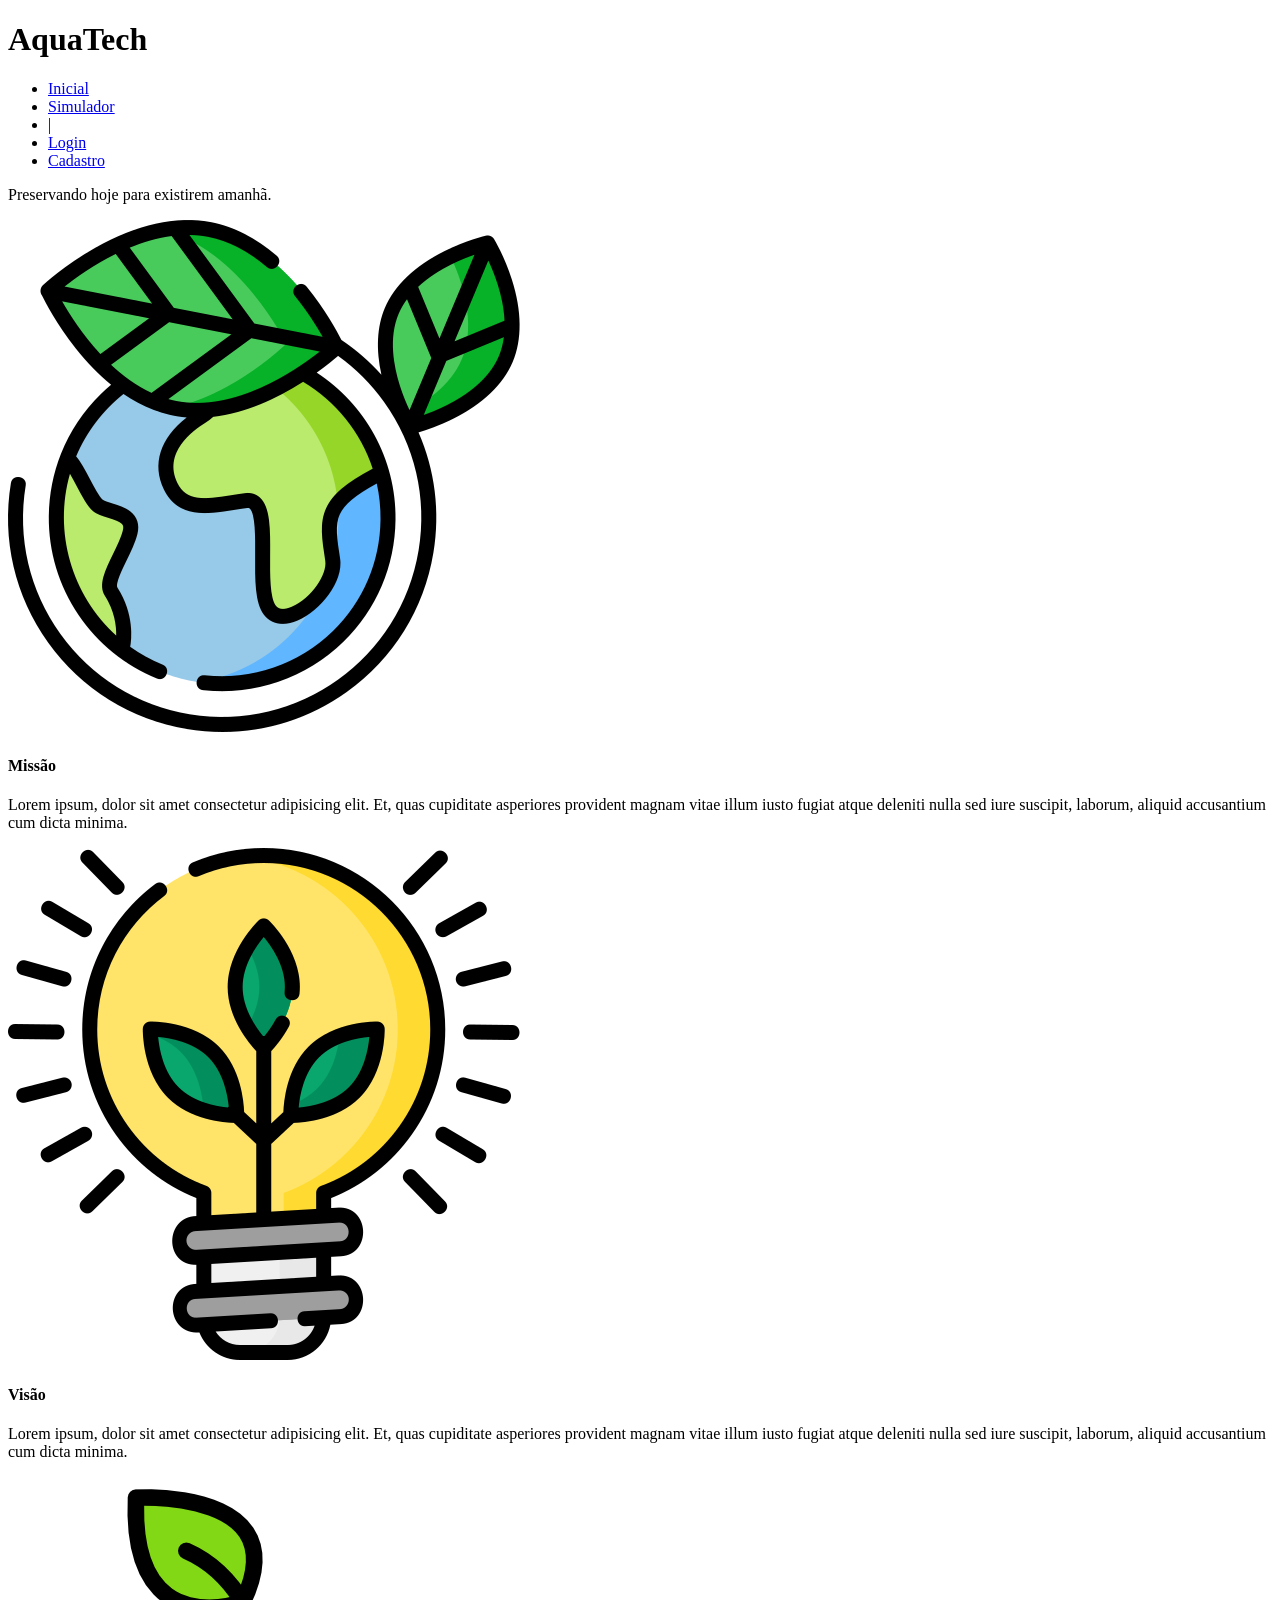
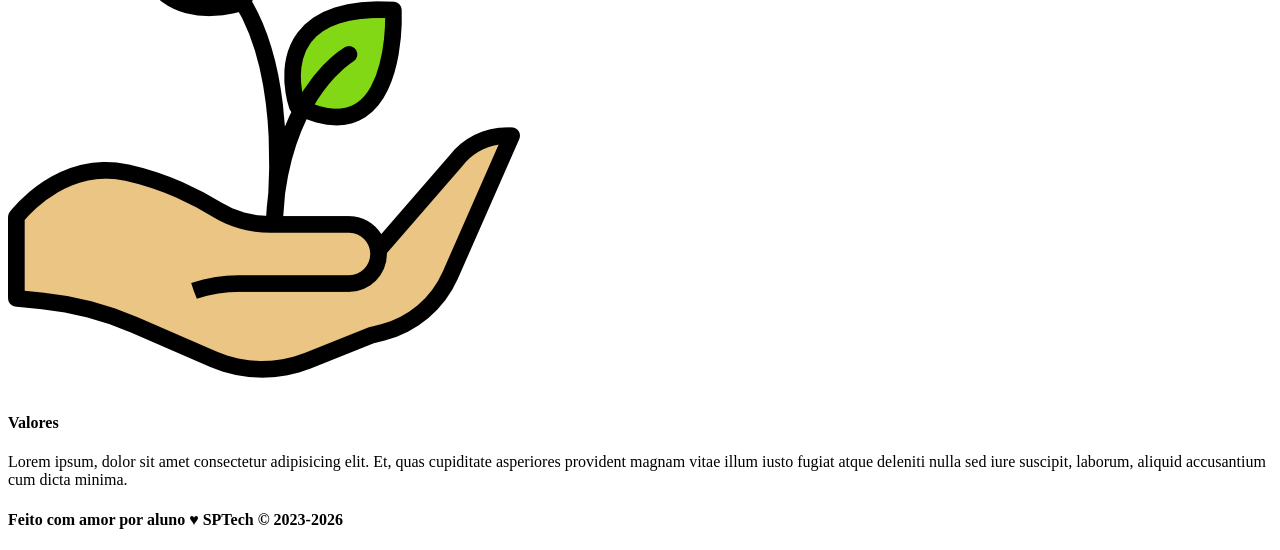
==== public/index.html @ 5fd04a2f "Integração com o web-data-viz" ====
<!DOCTYPE html>
<html lang="en">

<head>
    <meta charset="UTF-8">
    <meta http-equiv="X-UA-Compatible" content="IE=edge">
    <meta name="viewport" content="width=device-width, initial-scale=1.0">

    <title>AquaTech | Página Inicial</title>

    <script src="./js/sessao.js"></script>

    <link rel="stylesheet" href="./css/estilo.css">
    <link rel="icon" href="./assets/icon/favicon2.ico">
    <link rel="preconnect" href="https://fonts.gstatic.com">
</head>

<body>
    <div class="header">
      <div class="container">
        <h1 class="titulo">AquaTech</h1>
        <ul class="navbar">
          <li class="agora">
            <a href="#">Inicial</a>
          </li>
          <li>
            <a href="simulador.html">Simulador</a>
          </li>
          <li>|</li>
          <li>
            <a href="login.html">Login</a>
          </li>
          <li>
            <a href="cadastro.html">Cadastro</a>
          </li>
        </ul>
      </div>
    </div>
  
    <div class="banner">
      <div class="container">
        <p>Preservando <span>hoje</span> para existirem <span>amanhã</span>.</p>
      </div>
    </div>
  
    <div class="social">
      <div class="container">
        <div class="boxes">
          <div class="box">
            <img src="assets/imgs/planet-earth_color.png">
            <h4>Missão</h4>
            <p>Lorem ipsum, dolor sit amet consectetur adipisicing elit. Et, quas cupiditate asperiores provident magnam
              vitae illum iusto fugiat atque deleniti nulla sed iure suscipit, laborum, aliquid accusantium cum dicta
              minima.</p>
          </div>
          <div class="box">
            <img src="assets/imgs/lightbulb_color.png">
            <h4>Visão</h4>
            <p>Lorem ipsum, dolor sit amet consectetur adipisicing elit. Et, quas cupiditate asperiores provident magnam
              vitae illum iusto fugiat atque deleniti nulla sed iure suscipit, laborum, aliquid accusantium cum dicta
              minima.</p>
          </div>
          <div class="box">
            <img src="assets/imgs/growth_color.png">
            <h4>Valores</h4>
            <p>Lorem ipsum, dolor sit amet consectetur adipisicing elit. Et, quas cupiditate asperiores provident magnam
              vitae illum iusto fugiat atque deleniti nulla sed iure suscipit, laborum, aliquid accusantium cum dicta
              minima.</p>
          </div>
        </div>
      </div>
    </div>
  
    <div class="footer">
      <div class="container">
        <h4>Feito com amor por aluno &hearts; SPTech &copy; 2023-2026</h4>
      </div>
    </div>
  </body>

</html>
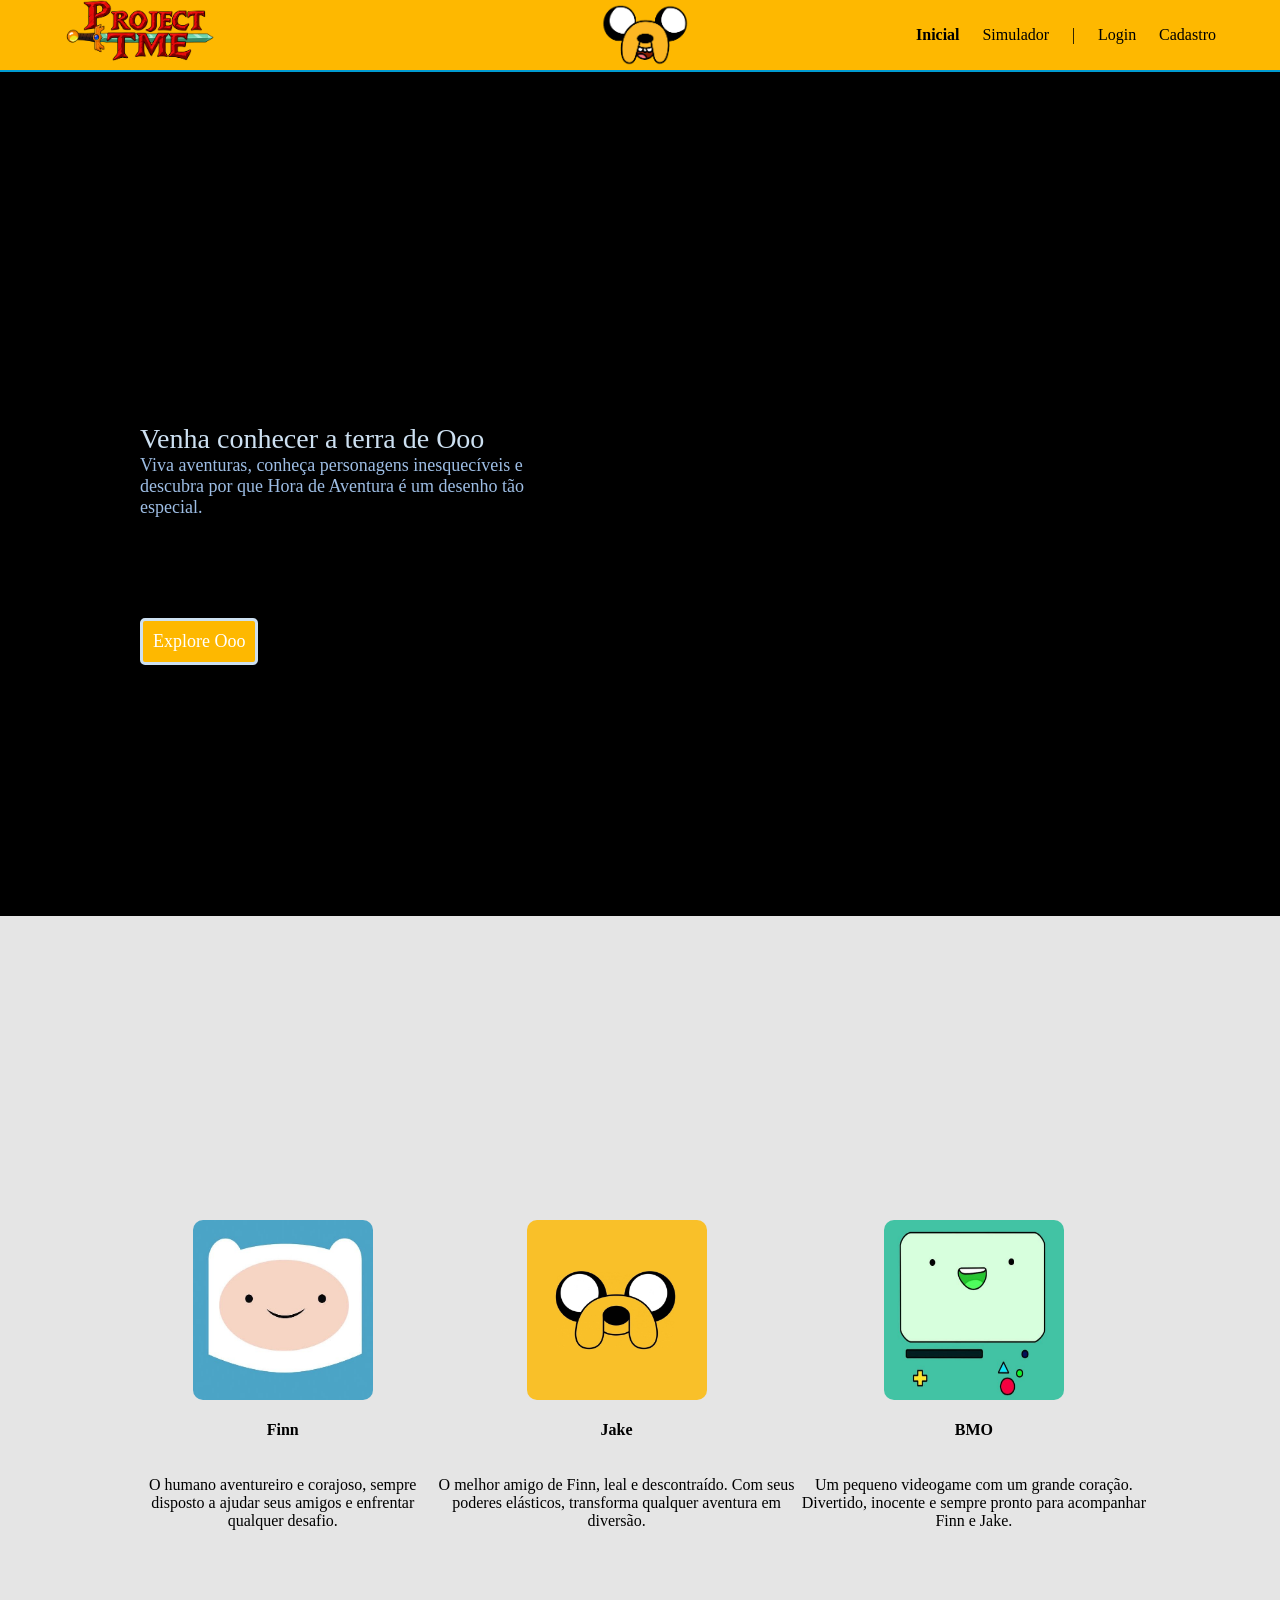
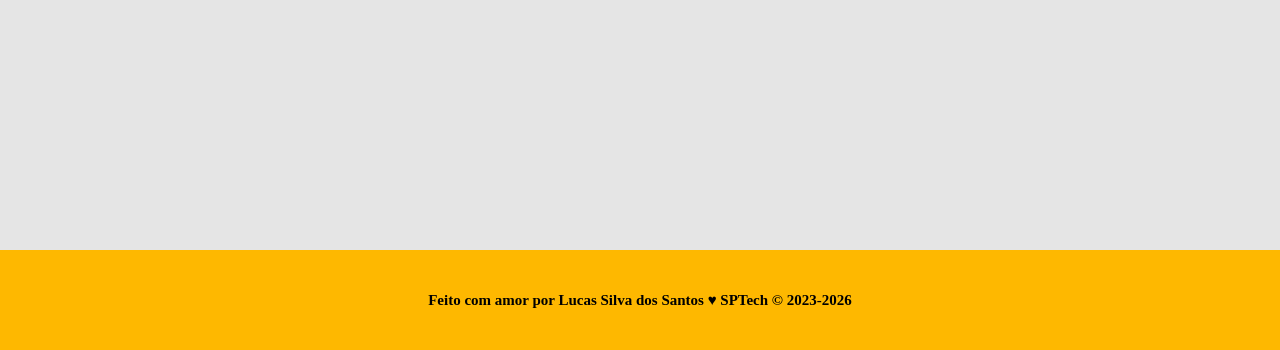
==== commit af738659: "Transferência da página de cadastro e login para o web-data-viz" ====
--- a/public/index.html
+++ b/public/index.html
@@ -18,7 +18,8 @@
 <body>
     <div class="header">
       <div class="container">
-        <h1 class="titulo">AquaTech</h1>
+         <img class="logo" src="assets/imgss/Logo.png" alt="">
+        <img class="jakeHeader" src="assets/imgss/Jake Header.png" alt="">
         <ul class="navbar">
           <li class="agora">
             <a href="#">Inicial</a>
@@ -39,33 +40,34 @@
   
     <div class="banner">
       <div class="container">
-        <p>Preservando <span>hoje</span> para existirem <span>amanhã</span>.</p>
+        <div>
+          <p>Venha conhecer a terra de Ooo</p>
+        </div>
+        <div>
+          <span>Viva aventuras, conheça personagens inesquecíveis e descubra por que Hora de Aventura é um desenho tão especial.</span>
+        </div>
+        <!-- <button class="botaoExplorar">Explore Ooo →</button> -->
+        <a href="#secao" class="botaoExplorar">Explore Ooo</a>
       </div>
     </div>
   
-    <div class="social">
+    <div class="social" id="secao">
       <div class="container">
         <div class="boxes">
           <div class="box">
-            <img src="assets/imgs/planet-earth_color.png">
-            <h4>Missão</h4>
-            <p>Lorem ipsum, dolor sit amet consectetur adipisicing elit. Et, quas cupiditate asperiores provident magnam
-              vitae illum iusto fugiat atque deleniti nulla sed iure suscipit, laborum, aliquid accusantium cum dicta
-              minima.</p>
+            <img src="assets/imgss/Finn.jpg">
+            <h4>Finn</h4>
+            <p>O humano aventureiro e corajoso, sempre disposto a ajudar seus amigos e enfrentar qualquer desafio.</p>
           </div>
           <div class="box">
-            <img src="assets/imgs/lightbulb_color.png">
-            <h4>Visão</h4>
-            <p>Lorem ipsum, dolor sit amet consectetur adipisicing elit. Et, quas cupiditate asperiores provident magnam
-              vitae illum iusto fugiat atque deleniti nulla sed iure suscipit, laborum, aliquid accusantium cum dicta
-              minima.</p>
+            <img src="assets/imgss/Jake.jpg">
+            <h4>Jake</h4>
+            <p>O melhor amigo de Finn, leal e descontraído. Com seus poderes elásticos, transforma qualquer aventura em diversão.</p>
           </div>
           <div class="box">
-            <img src="assets/imgs/growth_color.png">
-            <h4>Valores</h4>
-            <p>Lorem ipsum, dolor sit amet consectetur adipisicing elit. Et, quas cupiditate asperiores provident magnam
-              vitae illum iusto fugiat atque deleniti nulla sed iure suscipit, laborum, aliquid accusantium cum dicta
-              minima.</p>
+            <img src="assets/imgss/BMO.jpg">
+            <h4>BMO</h4>
+            <p>Um pequeno videogame com um grande coração. Divertido, inocente e sempre pronto para acompanhar Finn e Jake.</p>
           </div>
         </div>
       </div>
@@ -73,7 +75,7 @@
   
     <div class="footer">
       <div class="container">
-        <h4>Feito com amor por aluno &hearts; SPTech &copy; 2023-2026</h4>
+        <h4>Feito com amor por Lucas Silva dos Santos &hearts; SPTech &copy; 2023-2026</h4>
       </div>
     </div>
   </body>
--- a/public/css/estilo.css
+++ b/public/css/estilo.css
@@ -0,0 +1,463 @@
+@import url('https://fonts.googleapis.com/css2?family=Barlow:ital,wght@0,100;0,200;0,300;0,400;0,500;0,600;0,700;0,800;0,900;1,100;1,200;1,300;1,400;1,500;1,600;1,700;1,800;1,900&display=swap');
+@import url('https://static.wfonts.com/data/2016/07/02/thunderman/Thunderman.ttf');
+@import url('https://fonts.googleapis.com/css2?family=Pixelify+Sans:wght@400..700&display=swap');
+
+body {
+  margin: 0;
+  padding: 0;
+  /* font-family: 'Barlow', 'Segoe UI', 'Segoe UI', Tahoma, Geneva, Verdana, sans-serif; */ 
+  font-family: 'Thunderman';
+  background-color: black;
+}
+
+:root {
+  --tamanho-header: 70px;
+  --tamanho-banner: calc(109vh - var(--tamanho-header) - var(--tamanho-footer) - 2px);
+  --tamanho-campo: calc(119vh - var(--tamanho-header) - var(--tamanho-footer) - 2px);
+  --tamanho-simulador: calc(100vh - var(--tamanho-header) - var(--tamanho-footer) - 2px);
+  --tamanho-login: calc(109vh - var(--tamanho-header) - var(--tamanho-footer) - 2px);
+  --tamanho-footer: 65px;
+
+  --cor-jake: #FEB800;   
+  --cor-finn: #009BD1;
+  --cor-marceline: #A3BACA;
+}
+
+.container {
+  display: flex;
+  width: 80%;
+  margin: auto;
+}
+
+.header {
+    height: var(--tamanho-header);
+    border-bottom: 2px solid var(--cor-finn);
+    background-color: var(--cor-jake);
+}
+
+.header .container {
+    justify-content: space-between;
+    align-items: center;
+    height: 100%;
+    width: 90%;
+}
+
+.logo {
+  width: 150px;
+}
+
+.jakeHeader {
+  width: 90px;
+  position: relative;
+  left: 100px;
+}
+
+.header a {
+  text-decoration: none;
+  color: black;
+}
+
+.agora {
+  font-weight: 800;
+}
+
+.navbar {
+  width: 300px;
+  display: flex;
+  align-items: center;
+  justify-content: space-between;
+  list-style: none;
+}
+
+.titulo {
+  color: #32b9cd;
+  width: fit-content;
+  font-weight: 500;
+}
+
+.header h1 {
+  margin: 0;
+}
+
+/* BANNER */
+
+.banner {
+  height: var(--tamanho-banner);
+  color: white;
+  background-image: url('../assets/imgss/banner\ Home.jpg');
+  background-size: cover;
+}
+
+.banner .container {
+    justify-content: center;
+    align-items: flex-start;
+    height: 100%;
+    display: flex;
+    flex-direction: column;
+    width: 1000px;
+}
+
+.banner .container p {
+  width: 100%;
+  margin: 0;
+  padding: 0;
+  font-size: 28px;
+  color: #CDE0F1;
+}
+
+.banner .container span {
+  display: flex;
+  width: 400px;
+  font-size: 18px;
+  color: #9DBDE4;
+}
+
+
+
+.botaoExplorar {
+    padding: 10px 10px 10px 10px;
+    border: solid #CDE0F1 3px;
+    background-color: var(--cor-jake);
+    border-radius: 5px;
+    color: white;
+    font-size: 18px;
+    transition: transform 0.3s ease;
+    font-family: 'Thunderman';
+    position: relative;
+    top: 100px;
+    text-decoration: none;
+}
+
+html {
+  scroll-behavior: smooth;
+}
+
+.botaoExplorar:hover {
+    transform: scale(1.05);
+}
+
+/* MISSÃO VISÃO VALORES */
+
+.social {
+  background-color: #e5e5e5;
+  display: flex;
+  height: var(--tamanho-campo);
+}
+
+.social .container {
+  justify-content: center;
+}
+
+.box img {
+  width: 180px;
+  height: 180px;
+  border-radius: 10px;
+}
+
+.social .container .boxes {
+  display: flex;
+  justify-content: space-between;
+  width: 100%;
+  padding: 30px 0;
+}
+
+.social p {
+  text-align: center;
+}
+
+.box {
+  display: flex;
+  flex-direction: column;
+  align-items: center;
+}
+
+/* FOOTER */
+
+.footer {
+  background-color: var(--cor-jake);
+  height: 100px;
+  color: black;
+  display: flex;
+  flex-direction: column;
+  font-size: 15px;
+}
+
+.footer .container {
+  justify-content: center;
+  text-align: center;
+}
+
+.footer .container .version {
+  font-size: 12px;
+}
+
+/* LOGIN */
+
+.login {
+  height: var(--tamanho-login);
+  background-image: url('../assets/imgss/Banner\ Cadastro.png');
+  background-size: cover;
+  background-position: center 65%;
+}
+
+.login .container {
+  justify-content: center;
+  align-items: center;
+  height: 100%;
+}
+
+.card {
+  width: 50%;
+  border-radius: 10px;
+  display: flex;
+  align-items: center;
+  justify-content: space-evenly;
+  color: palevioletred;
+  flex-direction: column;
+  height: fit-content;
+  padding: 20px 0;
+  color: #71B889;
+  font-family: 'Pixelify Sans', sans-serif;
+  position: relative;
+  top: -50px;
+  left: -230px;
+  transform: rotate(356deg);
+}
+
+.card h2 {
+  margin: 0;
+  font-size: 30px;
+}
+
+.formulario {
+  display: flex;
+  height: 90%;
+  width: 80%;
+  justify-content: space-around;
+  flex-direction: column;
+}
+
+.formulario span {
+  font-size: 15px;
+  font-weight: 800;
+}
+
+.formulario input {
+  border: 2px solid #9CDBB1;
+  text-align: center;
+  border-radius: 10px;
+  margin: 0;
+  font-family: 'Pixelify Sans', sans-serif;
+  background-color: #9CDBB1;
+  padding: 8px 45px 8px 45px;
+  font-size: 15px;
+}
+
+.formulario select {
+  border: 2px solid #32b9cd;
+  background-color: white;
+  color: gray;
+  height: 36px;
+  text-align: center;
+  border-radius: 10px;
+  margin: 0;
+}
+
+.campo {
+    display: flex;
+    flex-direction: column;
+    padding: 5px 0;
+    align-items: center;
+}
+
+.botao-cadastro {
+    padding: 35px 0px 35px 0px;
+    cursor: pointer;
+    font-family: 'Pixelify Sans', sans-serif;
+    border: 2px solid #120204;
+    border-radius: 200px;
+    font-weight: 600;
+    font-size: 15px;
+    color: #fff;
+    background-color: #F22226;
+    width: 90px;
+    align-self: center;
+    position: relative;
+    top: 125px;
+    left: 90px;
+    box-shadow: -4px 2px 0px #BC191C, 
+    -6px 2px 0px 0px #000000;
+    transition: all 0.1s ease;
+}
+
+.botao-cadastro:active {
+  transform: translate(-4px);
+  box-shadow: 0px 0px 0px #BC191C, 
+  0px 0px 0px 0px #000000;
+}
+
+.botao-login {
+    padding: 35px 0px 35px 0px;
+    cursor: pointer;
+    font-family: 'Pixelify Sans', sans-serif;
+    border: 2px solid #120204;
+    border-radius: 200px;
+    font-weight: 600;
+    font-size: 15px;
+    color: #fff;
+    background-color: #F22226;
+    width: 90px;
+    align-self: center;
+    position: relative;
+    top: 190px;
+    left: 90px;
+    box-shadow: -4px 2px 0px #BC191C, 
+    -6px 2px 0px 0px #000000;
+    transition: all 0.1s ease;
+}
+
+.botao-login:active {
+  transform: translate(-4px);
+  box-shadow: 0px 0px 0px #BC191C, 
+  0px 0px 0px 0px #000000;
+}
+
+.loading-div {
+  width: 50px;
+  display: none;
+}
+
+.loading-div img {
+  height: 50px;
+  width: 50px;
+}
+
+#div_erros_login {
+  display: none
+}
+
+/* FORMULARIO */
+
+.alerta_erro{
+  display: flex;
+  justify-content: flex-end;
+}
+
+.card_erro {
+  display: none;
+  background-color: #fff;
+  color: black;
+  width: 230px;
+  position: fixed;
+  border-radius: 4px;
+  border: #ED145B 3px solid;
+  padding: 10px;
+  margin-right: 10%;
+}
+
+.card_erro #mensagem_erro{
+  font-weight: 500;
+  font-size: 20px;
+}
+
+.formulario .tipo_campo {
+  font-size: 20px;
+  font-weight: 600 !important;
+}
+
+.formulario {
+  display: flex;
+  flex-direction: column;
+}
+
+input {
+  margin-bottom: 10px;
+  border: 2px solid #32b9cd;
+  padding: 10px;
+  text-align: center;
+  border-radius: 10px;
+}
+
+.btn {
+  font-family: "Barlow", sans-serif;
+  border: 0;
+  border-radius: 5px;
+  font-weight: 600;
+  font-size: 18px;
+  padding: 10px 15px;
+  color: white;
+  background-color: #ED145B;
+  width: 120px;
+  align-self: center;
+  margin-top: 5px;
+}
+
+.loading-div {
+  width: 50px;
+  margin: auto;
+  display: none;
+}
+
+.loading-div img {
+  height: 50px;
+  width: 50px;
+}
+
+/* SIMULADOR */
+
+.simulador {
+  color: white;
+}
+
+.simulador .container {
+  flex-direction: column;
+  overflow: scroll; 
+  height: var(--tamanho-simulador);
+}
+
+/* ALERTA */
+
+#alerta {
+  position: absolute;
+  right: 0;
+  bottom: 0;
+}
+
+.mensagem-alarme {
+  background-color: white;
+  border-radius: 5px;
+  width: 300px;
+  height: 80px;
+  margin: 10px;
+  padding: 10px 0;
+  display: flex;
+  justify-content: space-evenly;
+  align-items: center;
+}
+
+.mensagem-alarme h3 {
+  font-size: 14px;
+  margin: 0;
+}
+
+.mensagem-alarme .informacao {
+  width: 66%;
+}
+
+.alarme-sino {
+  width: 48px;
+  height: 48px;
+  animation-name: bell;
+  animation-duration: 4s;
+  background-image: url('https://cdn-icons-png.flaticon.com/512/1157/1157000.png');
+  background-size: cover;
+  animation-iteration-count: infinite;
+}
+
+@keyframes bell {
+  0%   {transform: rotate(25deg)}
+  25%  {transform: rotate(-25deg)}
+  50%  {transform: rotate(25deg)}
+  75%  {transform: rotate(-25deg)}
+  100% {transform: rotate(25deg)}
+}
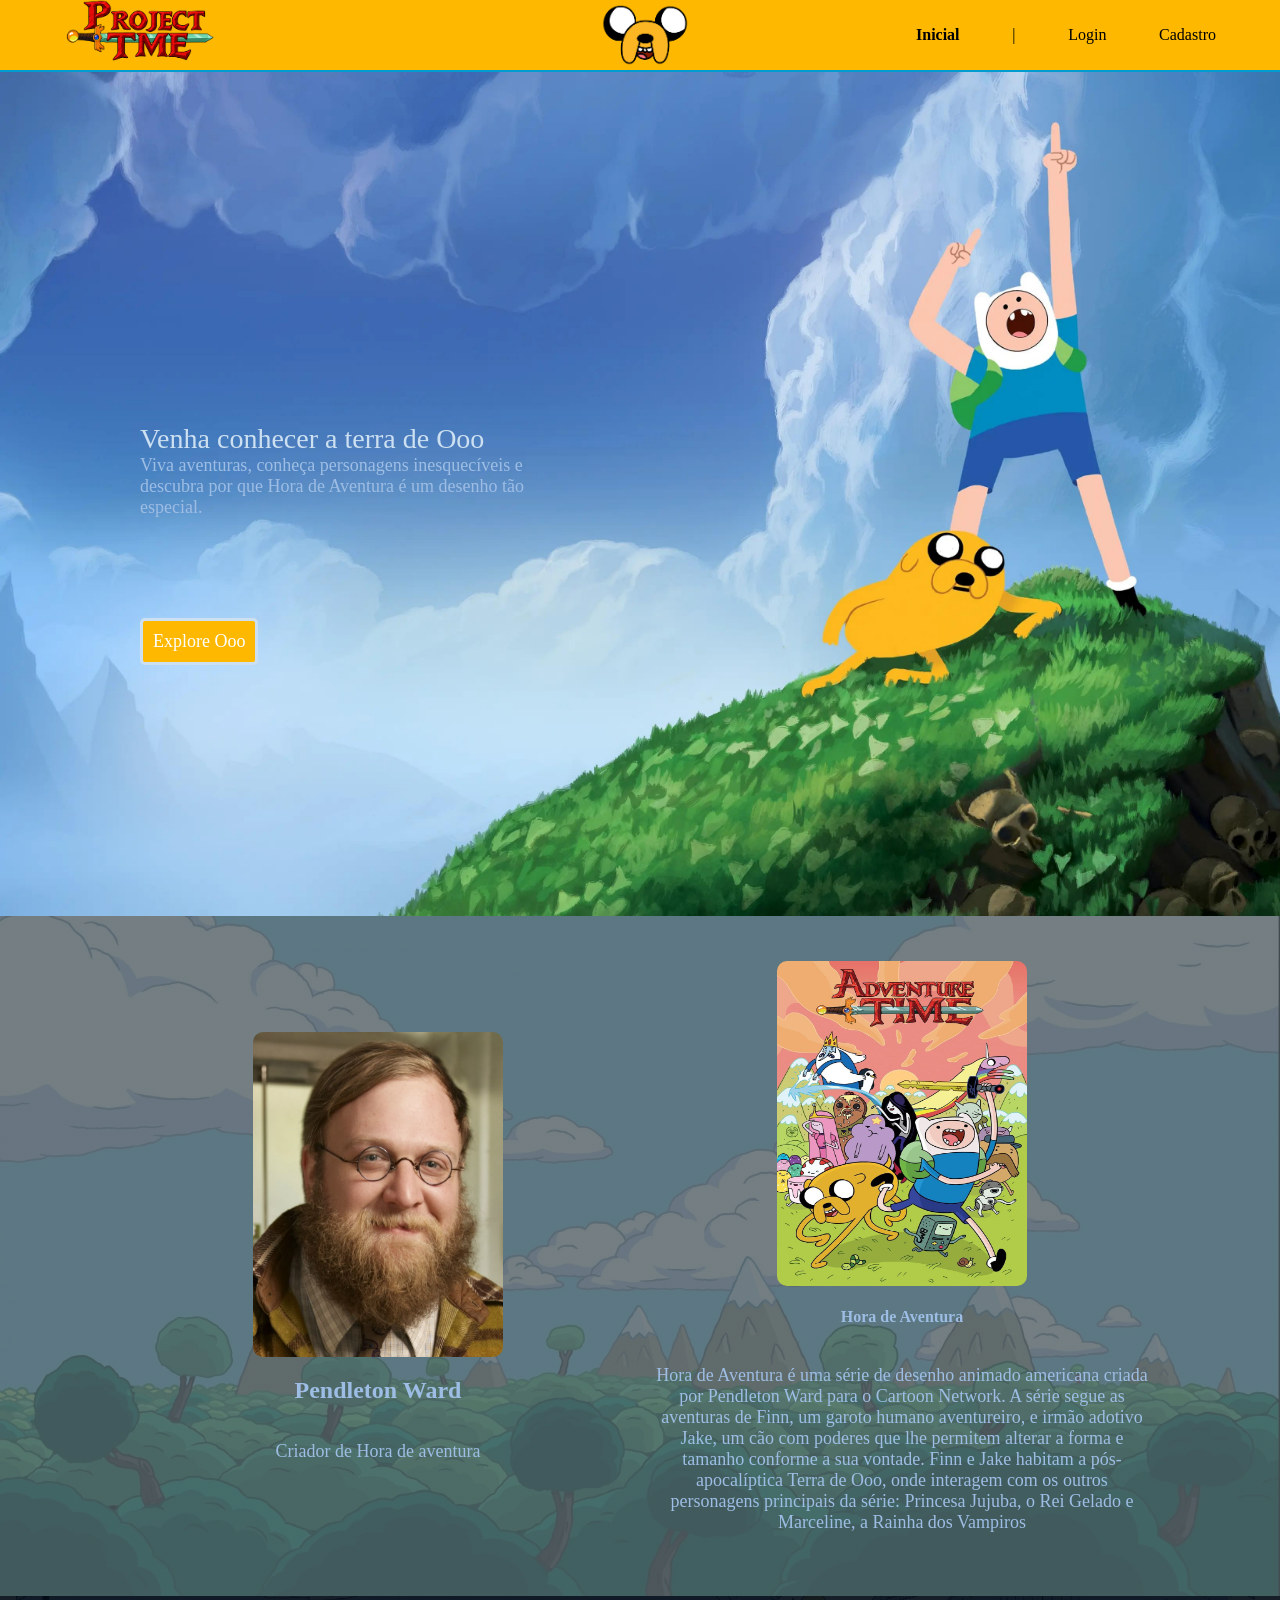
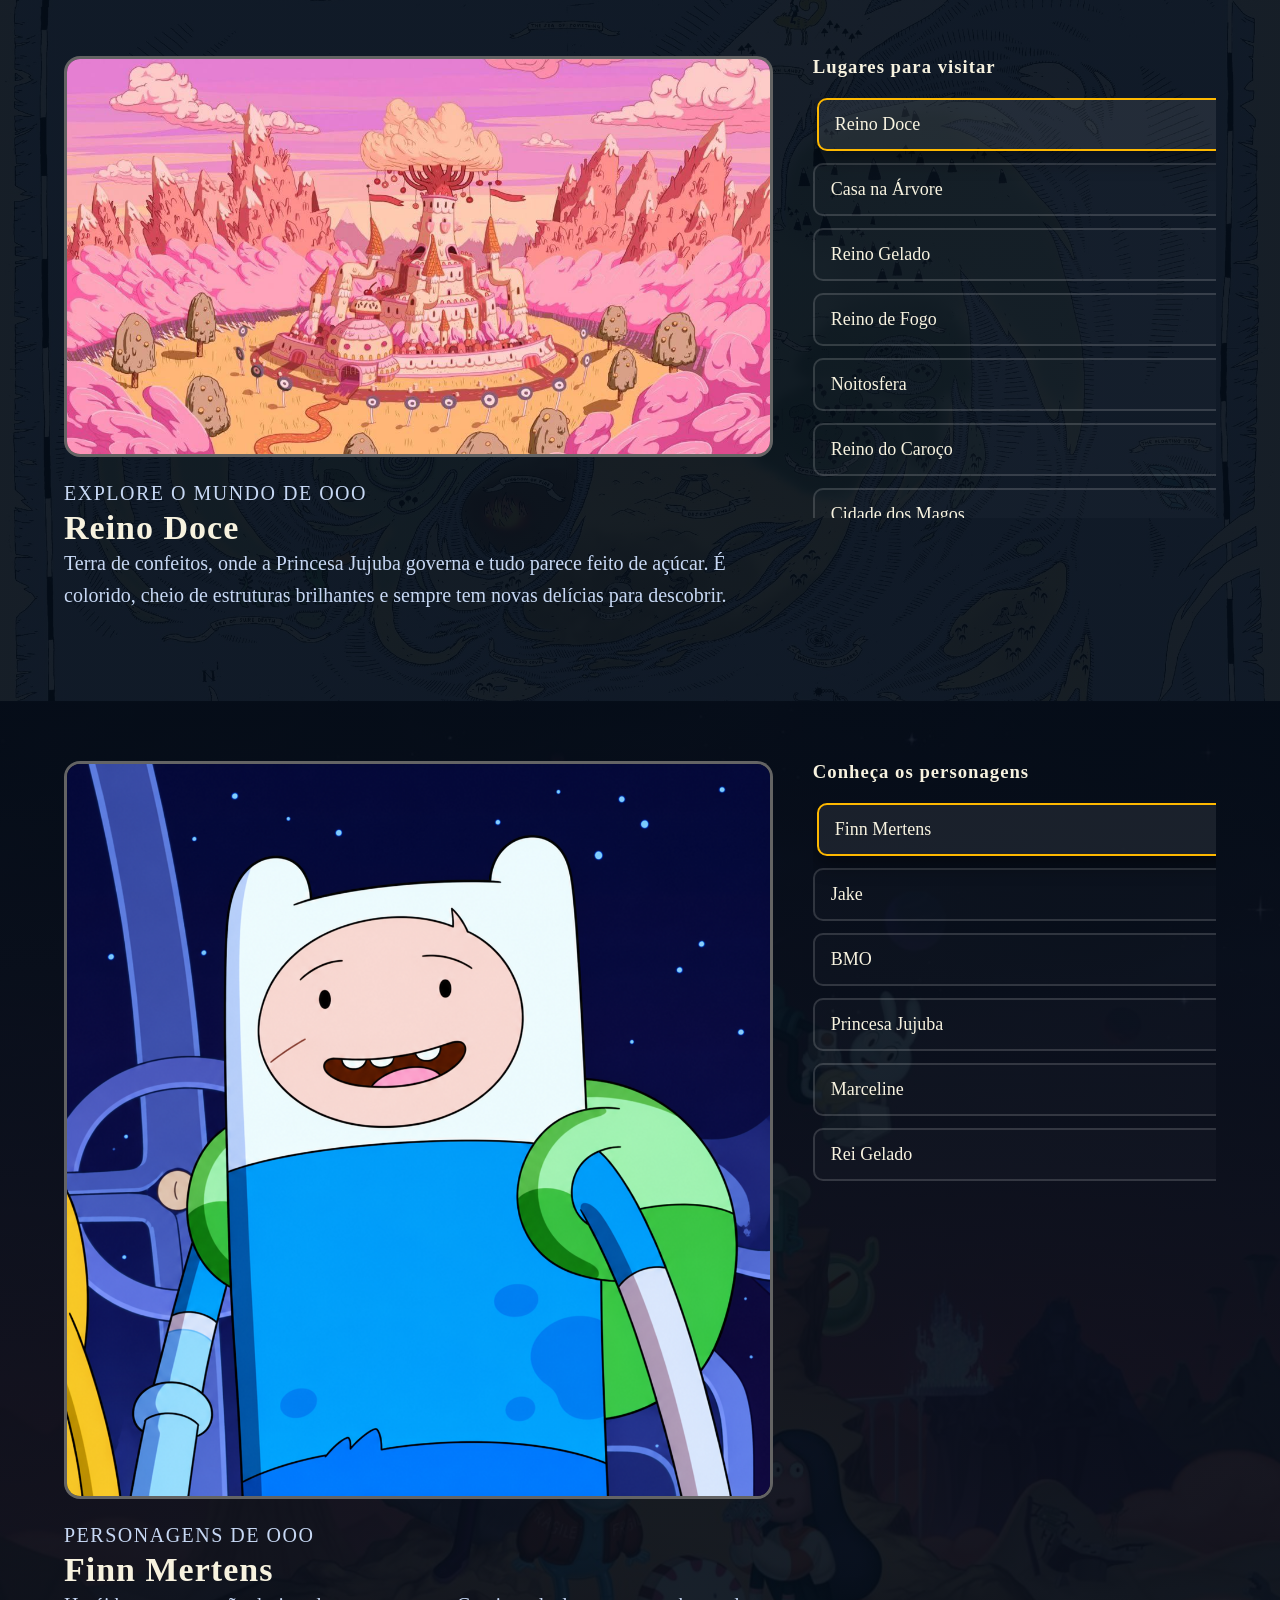
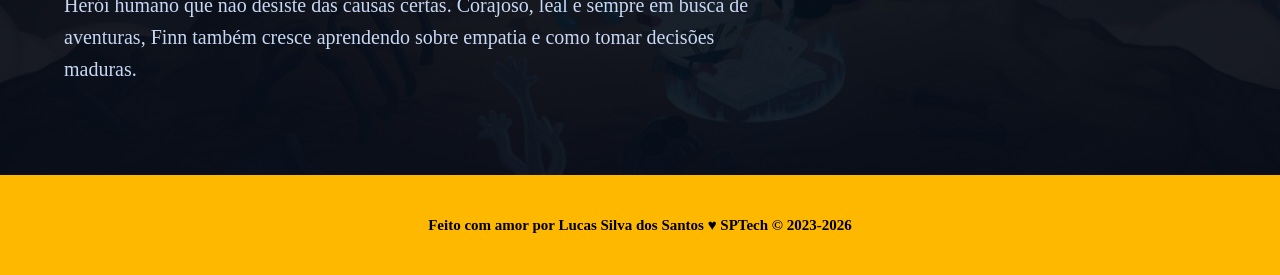
==== commit 4858e56c: "Algumas alterações na estilização do site" ====
--- a/public/index.html
+++ b/public/index.html
@@ -24,9 +24,9 @@
           <li class="agora">
             <a href="#">Inicial</a>
           </li>
-          <li>
+          <!-- <li>
             <a href="simulador.html">Simulador</a>
-          </li>
+          </li> -->
           <li>|</li>
           <li>
             <a href="login.html">Login</a>
@@ -55,29 +55,123 @@
       <div class="container">
         <div class="boxes">
           <div class="box">
-            <img src="assets/imgss/Finn.jpg">
-            <h4>Finn</h4>
-            <p>O humano aventureiro e corajoso, sempre disposto a ajudar seus amigos e enfrentar qualquer desafio.</p>
+            <img src="assets/imgss/pendlenton.jpg">
+            <h2>Pendleton Ward</h2>
+            <p>Criador de Hora de aventura</p>
           </div>
           <div class="box">
-            <img src="assets/imgss/Jake.jpg">
-            <h4>Jake</h4>
-            <p>O melhor amigo de Finn, leal e descontraído. Com seus poderes elásticos, transforma qualquer aventura em diversão.</p>
+            <img src="assets/imgss/horadeaventura.jpg">
+            <h4>Hora de Aventura</h4>
+            <p>Hora de Aventura é uma série de desenho animado americana criada por Pendleton Ward para o Cartoon Network. A série segue as aventuras de Finn, um garoto humano aventureiro, e irmão adotivo Jake, um cão com poderes que lhe permitem alterar a forma e tamanho conforme a sua vontade. Finn e Jake habitam a pós-apocalíptica Terra de Ooo, onde interagem com os outros personagens principais da série: Princesa Jujuba, o Rei Gelado e Marceline, a Rainha dos Vampiros</p>
           </div>
-          <div class="box">
+          <!-- <div class="box">
             <img src="assets/imgss/BMO.jpg">
             <h4>BMO</h4>
             <p>Um pequeno videogame com um grande coração. Divertido, inocente e sempre pronto para acompanhar Finn e Jake.</p>
-          </div>
+          </div> -->
         </div>
       </div>
     </div>
-  
+
+    <section class="explore-ooo" aria-labelledby="explore-titulo">
+      <div class="container explore-conteudo">
+        <div class="lado-esquerdo">
+          <div class="imagem-wrapper">
+            <img id="lugar-imagem" src="" alt="Imagem do lugar selecionado" loading="lazy">
+          </div>
+          <div class="info-lugar">
+            <p class="ingrediente">Explore o mundo de Ooo</p>
+            <h3 id="lugar-nome"></h3>
+            <p id="lugar-descricao"></p>
+          </div>
+        </div>
+        <div class="lado-direito">
+          <h3 id="explore-titulo">Lugares para visitar</h3>
+          <ul id="lista-lugares" class="lista-lugares"></ul>
+        </div>
+      </div>
+    </section>
+
+    <section class="explore-personagens" aria-labelledby="personagens-titulo">
+      <div class="container explore-conteudo">
+        <div class="lado-esquerdo">
+          <div class="imagem-wrapper">
+            <img id="personagem-imagem" src="" alt="Foto do personagem" loading="lazy">
+          </div>
+          <div class="info-lugar">
+            <p class="ingrediente">Personagens de Ooo</p>
+            <h3 id="personagem-nome"></h3>
+            <p id="personagem-descricao"></p>
+          </div>
+        </div>
+        <div class="lado-direito">
+          <h3 id="personagens-titulo">Conheça os personagens</h3>
+          <ul id="lista-personagens" class="lista-personagens"></ul>
+        </div>
+      </div>
+    </section>
+
     <div class="footer">
       <div class="container">
         <h4>Feito com amor por Lucas Silva dos Santos &hearts; SPTech &copy; 2023-2026</h4>
       </div>
     </div>
+    <script>
+      function carregarSecaoInterativa(caminhoJson, ids) {
+        const lista = document.getElementById(ids.lista);
+        const nome = document.getElementById(ids.nome);
+        const descricao = document.getElementById(ids.descricao);
+        const imagem = document.getElementById(ids.imagem);
+        let itensData = [];
+
+        function mostrar(index) {
+          const item = itensData[index];
+          if (!item) return;
+          imagem.src = item.imagem;
+          imagem.alt = `Foto de ${item.nome}`;
+          nome.textContent = item.nome;
+          descricao.textContent = item.descricao;
+          const elementos = lista.querySelectorAll('li');
+          elementos.forEach((elemento, idx) => {
+            elemento.classList.toggle('ativo', idx === index);
+          });
+        }
+
+        fetch(caminhoJson)
+          .then(response => response.json())
+          .then(data => {
+            itensData = data;
+            data.forEach((elemento, index) => {
+              const item = document.createElement('li');
+              item.textContent = elemento.nome;
+              item.addEventListener('click', () => mostrar(index));
+              lista.appendChild(item);
+            });
+            if (data.length) {
+              mostrar(0);
+            }
+          })
+          .catch(() => {
+            const erro = document.createElement('li');
+            erro.textContent = 'Não foi possível carregar os dados.';
+            lista.appendChild(erro);
+          });
+      }
+
+      carregarSecaoInterativa('./data/lugares-ooo.json', {
+        lista: 'lista-lugares',
+        nome: 'lugar-nome',
+        descricao: 'lugar-descricao',
+        imagem: 'lugar-imagem',
+      });
+
+      carregarSecaoInterativa('./data/personagens-ooo.json', {
+        lista: 'lista-personagens',
+        nome: 'personagem-nome',
+        descricao: 'personagem-descricao',
+        imagem: 'personagem-imagem',
+      });
+    </script>
   </body>
 
-</html>+</html>
--- a/public/css/estilo.css
+++ b/public/css/estilo.css
@@ -84,7 +84,7 @@
 .banner {
   height: var(--tamanho-banner);
   color: white;
-  background-image: url('../assets/imgss/banner\ Home.jpg');
+  background-image: url('../assets/imgss/Banner\ Home.jpg');
   background-size: cover;
 }
 
@@ -141,7 +141,15 @@
 .social {
   background-color: #e5e5e5;
   display: flex;
-  height: var(--tamanho-campo);
+  height: 680px;
+  background-image: 
+          linear-gradient(rgba(81, 94, 100, 0.8), rgba(81, 94, 100, 0.8)),
+  url(../assets/imgss/fundoOoo;.jpg);
+      background-size: cover;
+    background-position: center;
+    background-repeat: no-repeat;
+    position: relative;
+  color: #9DBDE4;
 }
 
 .social .container {
@@ -149,8 +157,8 @@
 }
 
 .box img {
-  width: 180px;
-  height: 180px;
+  width: 250px;
+  height: 325px;
   border-radius: 10px;
 }
 
@@ -159,16 +167,19 @@
   justify-content: space-between;
   width: 100%;
   padding: 30px 0;
+  align-items: center;
 }
 
 .social p {
   text-align: center;
+  font-size: 18px;
 }
 
 .box {
   display: flex;
   flex-direction: column;
   align-items: center;
+  width: 500px;
 }
 
 /* FOOTER */
@@ -189,6 +200,153 @@
 
 .footer .container .version {
   font-size: 12px;
+}
+
+.explore-ooo {
+  padding: 60px 0 90px;
+  /* background: radial-gradient(circle at top left, rgba(255, 219, 93, 0.25), transparent 45%),
+    radial-gradient(circle at bottom right, rgba(0, 155, 209, 0.25), transparent 50%),
+    #07070d; */
+  color: #f7f2df;
+        background-image:
+        linear-gradient(rgba(4, 13, 24, 0.92), rgba(4, 13, 24, 0.92)),
+        url('../assets/imgss/Lugares/mapadeooo.jpg');
+
+    background-size: cover;
+    background-position: center;
+    background-repeat: no-repeat;
+}
+
+.explore-personagens {
+  padding: 60px 0 90px;
+  /* background: radial-gradient(circle at top right, rgba(255, 130, 84, 0.2), transparent 40%),
+    radial-gradient(circle at bottom left, rgba(58, 255, 173, 0.15), transparent 50%),
+    #05050c; */
+  color: #f7f2df;
+      background-image:
+        linear-gradient(rgba(4, 13, 24, 0.92), rgba(4, 13, 24, 0.92)),
+        url('../assets/imgss/Lugares/personagens1.jpg');
+
+    background-size: cover;
+    background-position: center;
+    background-repeat: no-repeat;
+}
+
+.explore-conteudo {
+  width: 90%;
+  gap: 40px;
+  align-items: stretch;
+  justify-content: space-between;
+}
+
+.lado-esquerdo,
+.lado-direito {
+  flex: 1;
+  display: flex;
+  flex-direction: column;
+  gap: 20px;
+}
+
+.lado-esquerdo {
+  max-width: 65%;
+}
+
+.imagem-wrapper {
+  border: 3px solid rgba(255, 255, 255, 0.35);
+  border-radius: 16px;
+  overflow: hidden;
+  background: #111;
+}
+
+.imagem-wrapper img {
+  width: 100%;
+  height: 100%;
+  object-fit: cover;
+  display: block;
+  /* max-height: 380px; */
+}
+
+.info-lugar h3 {
+  margin: 0;
+  font-size: 34px;
+  letter-spacing: 1px;
+}
+
+.info-lugar p {
+  margin: 0;
+  line-height: 1.6;
+  color: #c7d8f4;
+  font-size: 20px;
+}
+
+.ingrediente {
+  margin-bottom: 6px;
+  font-size: 12px;
+  text-transform: uppercase;
+  letter-spacing: 1.5px;
+  color: var(--cor-jake);
+}
+
+.lado-direito {
+  max-width: 35%;
+}
+
+.lado-direito h3 {
+  margin: 0;
+  letter-spacing: 1px;
+}
+
+.lista-lugares,
+.lista-personagens {
+  list-style: none;
+  margin: 0;
+  padding: 0;
+  display: flex;
+  flex-direction: column;
+  gap: 12px;
+  max-height: 420px;
+  overflow-y: auto;
+}
+
+.lista-lugares li,
+.lista-personagens li {
+  padding: 14px 16px;
+  border-radius: 10px;
+  border: 2px solid rgba(255, 255, 255, 0.15);
+  cursor: pointer;
+  transition: border 0.3s ease, transform 0.2s ease;
+  background: rgba(255, 255, 255, 0.02);
+  color: #f7f2df;
+  width: 420px;
+  font-size: 18px;
+}
+
+.lista-lugares li:hover,
+.lista-personagens li:hover {
+  border-color: rgba(255, 255, 255, 0.4);
+}
+
+.lista-lugares li.ativo,
+.lista-personagens li.ativo {
+  border-color: var(--cor-jake);
+  box-shadow: 0 8px 20px rgba(0, 0, 0, 0.4);
+  background: rgba(255, 255, 255, 0.08);
+  transform: translateX(4px);
+}
+
+@media (max-width: 900px) {
+  .explore-conteudo {
+    flex-direction: column;
+  }
+
+  .lado-esquerdo,
+  .lado-direito {
+    max-width: 100%;
+  }
+
+  .imagem-wrapper img {
+    max-height: 260px;
+  }
 }
 
 /* LOGIN */
@@ -460,4 +618,4 @@
   50%  {transform: rotate(25deg)}
   75%  {transform: rotate(-25deg)}
   100% {transform: rotate(25deg)}
-}+}
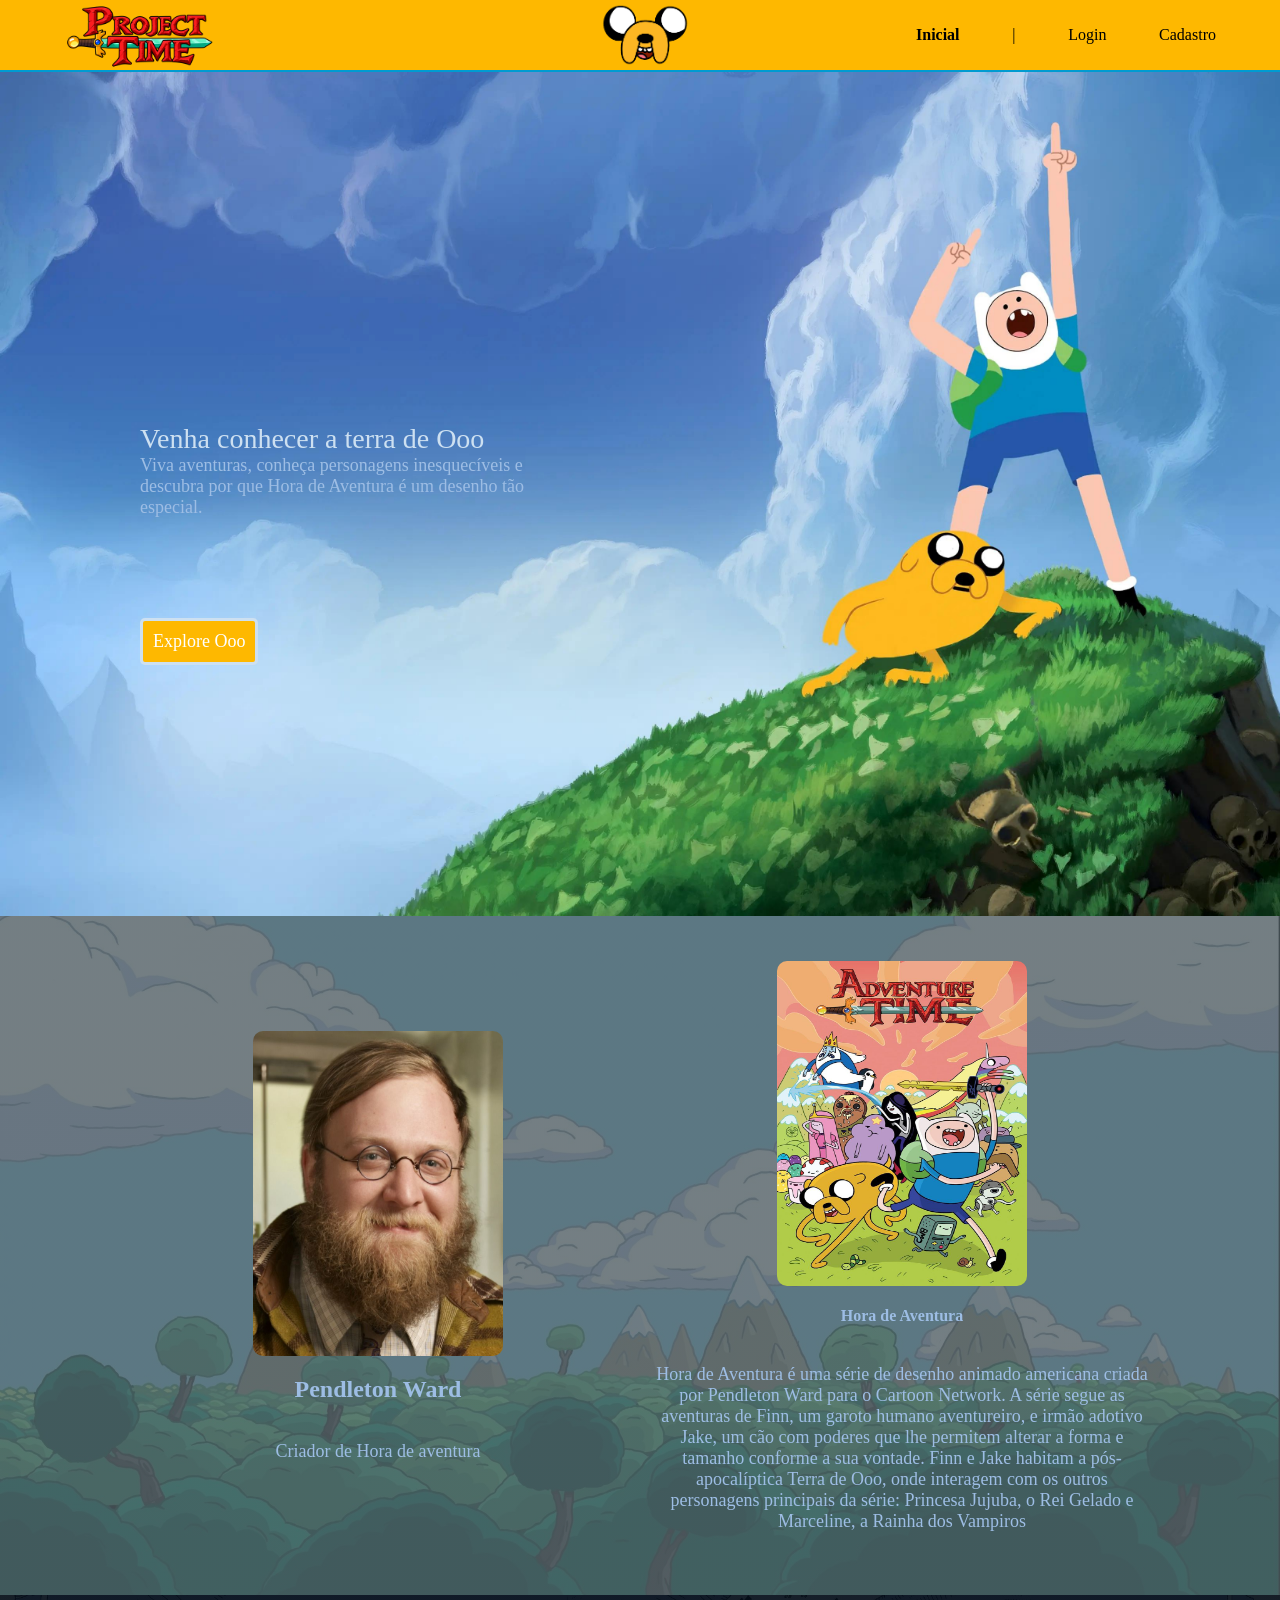
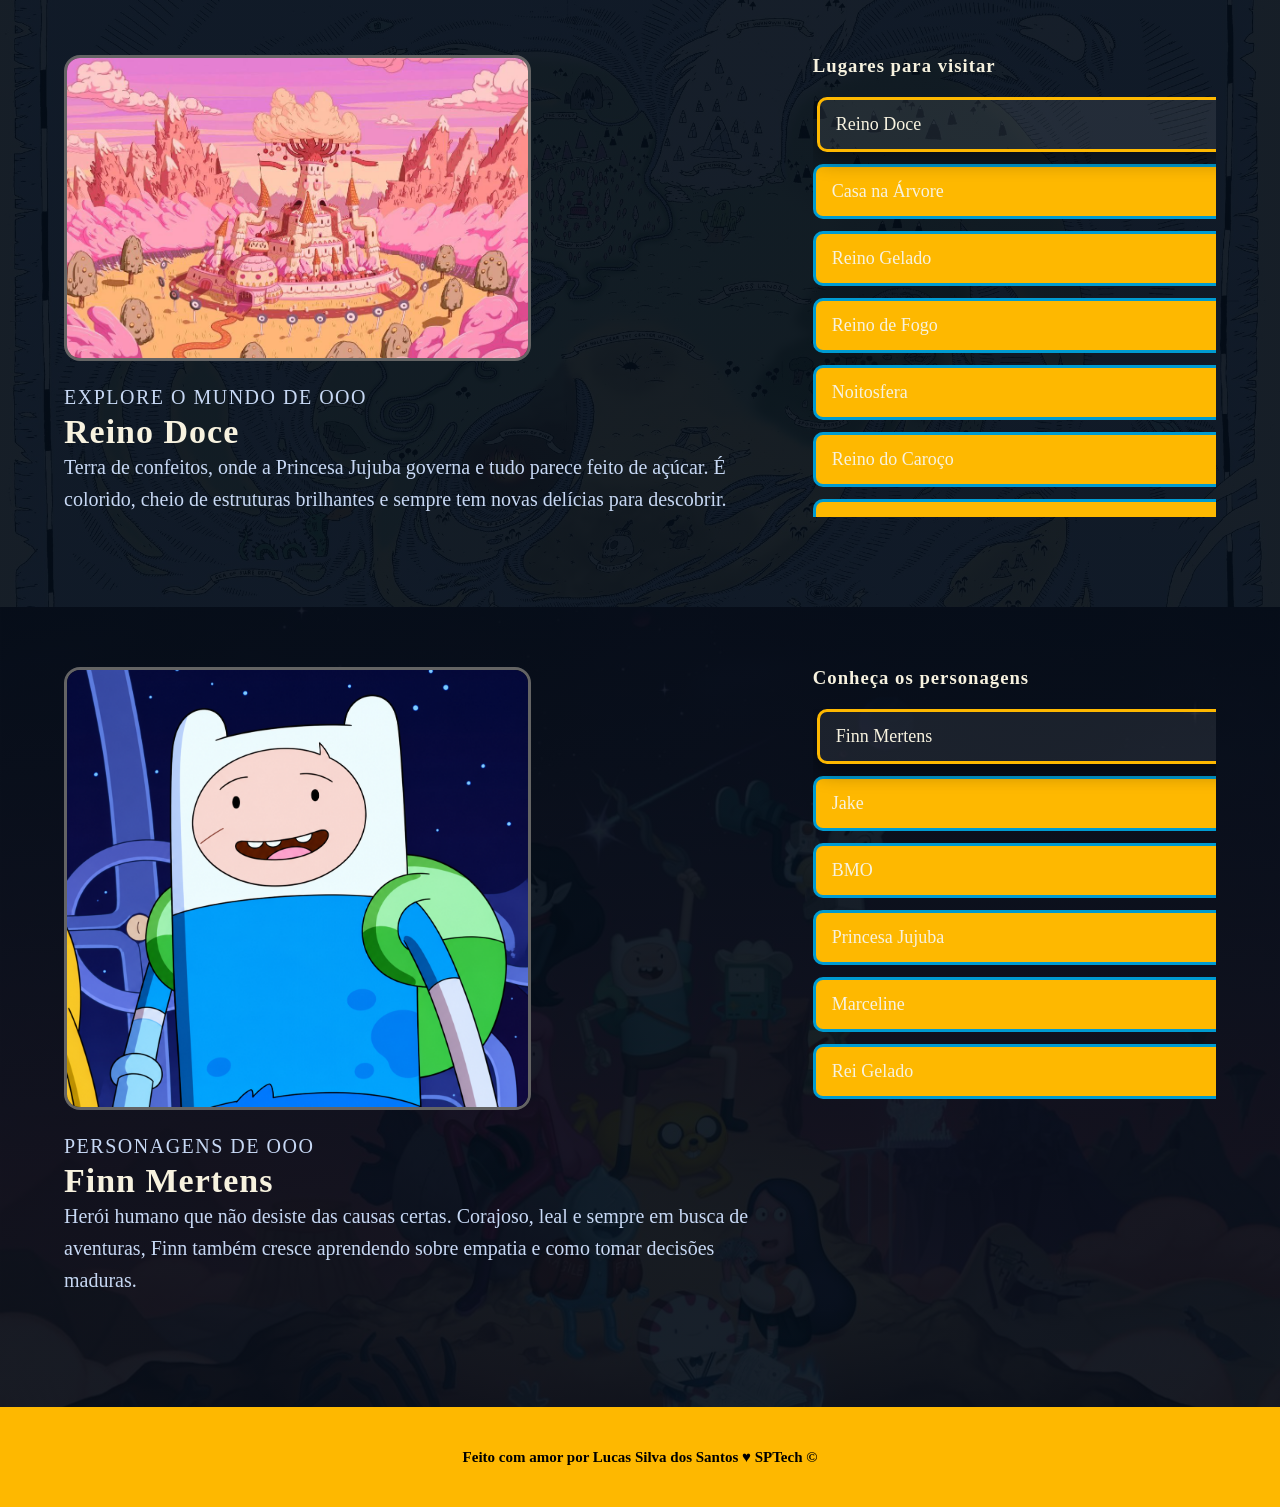
==== commit 2b589891: "Conexão com VM e BD" ====
--- a/public/index.html
+++ b/public/index.html
@@ -6,19 +6,19 @@
     <meta http-equiv="X-UA-Compatible" content="IE=edge">
     <meta name="viewport" content="width=device-width, initial-scale=1.0">
 
-    <title>AquaTech | Página Inicial</title>
+    <title>Project Time | Home</title>
 
     <script src="./js/sessao.js"></script>
 
     <link rel="stylesheet" href="./css/estilo.css">
-    <link rel="icon" href="./assets/icon/favicon2.ico">
+    <link rel="icon" href="./assets/icon/prismoicon.jpg">
     <link rel="preconnect" href="https://fonts.gstatic.com">
 </head>
 
 <body>
     <div class="header">
       <div class="container">
-         <img class="logo" src="assets/imgss/Logo.png" alt="">
+         <img class="logo" src="assets/imgss/Logo Project Time com Espada Fantástica.png" alt="">
         <img class="jakeHeader" src="assets/imgss/Jake Header.png" alt="">
         <ul class="navbar">
           <li class="agora">
@@ -113,7 +113,7 @@
 
     <div class="footer">
       <div class="container">
-        <h4>Feito com amor por Lucas Silva dos Santos &hearts; SPTech &copy; 2023-2026</h4>
+        <h4>Feito com amor por Lucas Silva dos Santos &hearts; SPTech &copy;</h4>
       </div>
     </div>
     <script>
--- a/public/css/estilo.css
+++ b/public/css/estilo.css
@@ -21,7 +21,37 @@
   --cor-jake: #FEB800;   
   --cor-finn: #009BD1;
   --cor-marceline: #A3BACA;
-}
+    /* overflow-y: auto; 
+  scrollbar-width: none;  */
+
+}
+
+
+/* 2. Estilização avançada para navegadores WebKit (Chrome, Edge, Opera, Safari) */
+::-webkit-scrollbar {
+  width: 10px; /* Largura da barra vertical */
+  height: 10px; /* Altura da barra horizontal */
+}
+
+/* Fundo da barra de rolagem (trilho) */
+::-webkit-scrollbar-track {
+  background: var(--cor-jake); 
+}
+
+/* Parte móvel da barra de rolagem (thumb) */
+::-webkit-scrollbar-thumb {
+  background: var(--cor-finn); 
+  border-radius: 5px; /* Deixa os cantos arredondados */
+}
+
+/* Cor ao passar o mouse sobre a barra */
+::-webkit-scrollbar-thumb:hover {
+  background: var(--cor-finn); 
+}
+
+
+
+
 
 .container {
   display: flex;
@@ -141,7 +171,7 @@
 .social {
   background-color: #e5e5e5;
   display: flex;
-  height: 680px;
+  height: 679px;
   background-image: 
           linear-gradient(rgba(81, 94, 100, 0.8), rgba(81, 94, 100, 0.8)),
   url(../assets/imgss/fundoOoo;.jpg);
@@ -230,6 +260,7 @@
     background-size: cover;
     background-position: center;
     background-repeat: no-repeat;
+    height: 650px;
 }
 
 .explore-conteudo {
@@ -252,10 +283,12 @@
 }
 
 .imagem-wrapper {
-  border: 3px solid rgba(255, 255, 255, 0.35);
-  border-radius: 16px;
-  overflow: hidden;
-  background: #111;
+    border: 3px solid rgba(255, 255, 255, 0.35);
+    border-radius: 16px;
+    overflow: auto;
+    background: #111;
+    width: 65%;
+    height: 65%;
 }
 
 .imagem-wrapper img {
@@ -312,10 +345,10 @@
 .lista-personagens li {
   padding: 14px 16px;
   border-radius: 10px;
-  border: 2px solid rgba(255, 255, 255, 0.15);
+  border: 3px solid var(--cor-finn);
   cursor: pointer;
   transition: border 0.3s ease, transform 0.2s ease;
-  background: rgba(255, 255, 255, 0.02);
+  background: var(--cor-jake);
   color: #f7f2df;
   width: 420px;
   font-size: 18px;
@@ -503,12 +536,12 @@
 
 .card_erro {
   display: none;
-  background-color: #fff;
+  background-color: var(--cor-jake);
   color: black;
   width: 230px;
   position: fixed;
   border-radius: 4px;
-  border: #ED145B 3px solid;
+  border: var(--cor-finn) 3px solid;
   padding: 10px;
   margin-right: 10%;
 }
